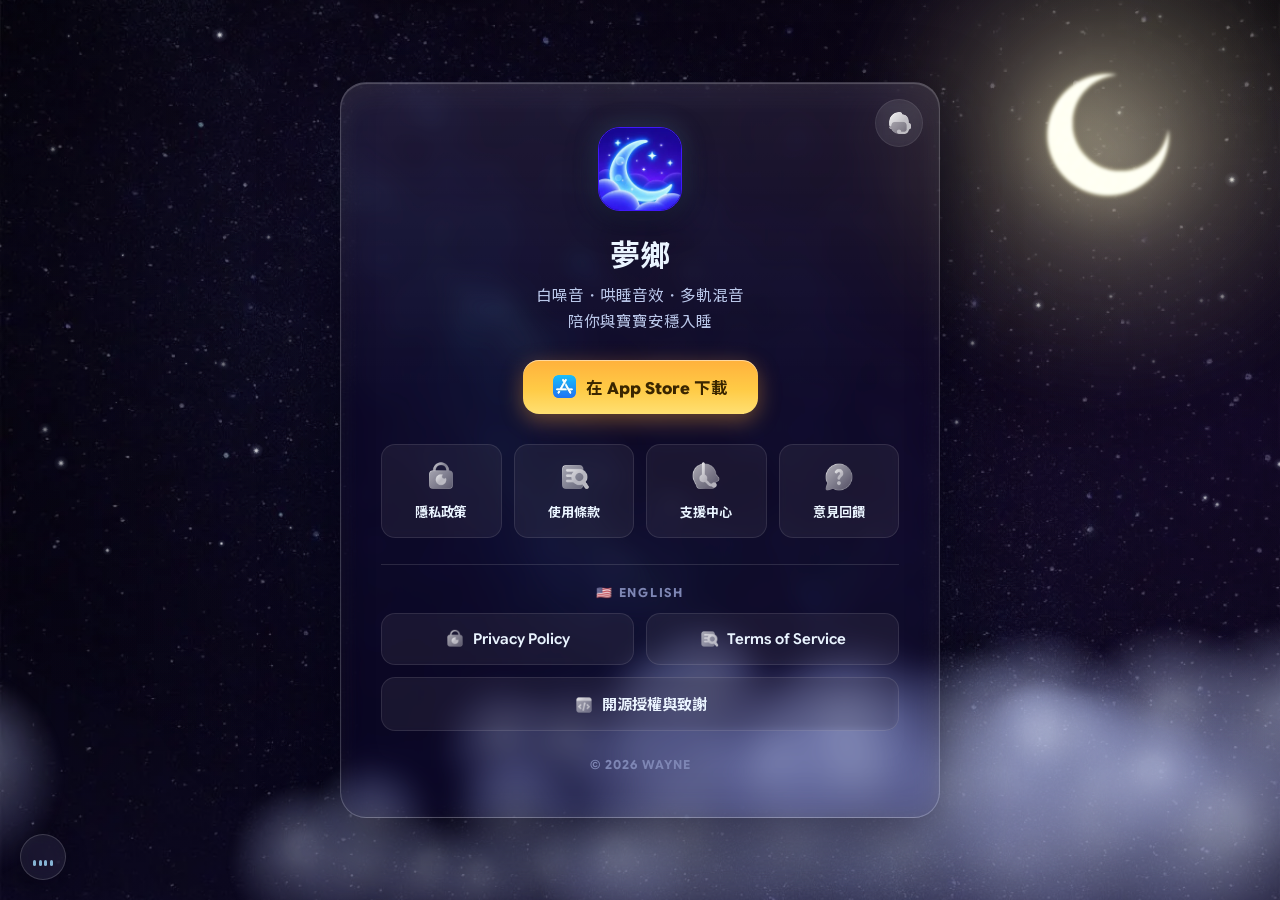
==== index.html @ b7cbfa45 "feat: 無縫換頁(漸進增強MPA) + 常駐背景音樂 - 新增 assets/site.js：微型 client-side router，攔截站內 .html 連結改用   fetch+swap " ====
<!DOCTYPE html>
<html lang="zh-Hant">
<head>
    <meta charset="UTF-8">
    <meta name="viewport" content="width=device-width, initial-scale=1.0">
    <meta name="description" content="夢鄉 Sleepyland — 白噪音、哄睡音效、多軌混音的助眠 App。專為新手爸媽打造，以類子宮白噪音安撫夜裡哭鬧的新生兒，也陪你進入深度睡眠、睡前放鬆。">
    <link rel="icon" type="image/png" href="assets/favicon.png">
    <link rel="apple-touch-icon" href="assets/apple-touch-icon.png">
    <title>夢鄉</title>
    <style id="pagecss">
        @font-face{font-family:'Noto Sans TC';font-style:normal;font-weight:400;font-display:swap;src:url([data-uri]) format('woff2');unicode-range:U+2000-206F, U+3000-303F, U+3100-312F, U+3400-4DBF, U+4E00-9FFF, U+F900-FAFF, U+FE30-FE4F, U+FF00-FFEF;}
        @font-face{font-family:'Noto Sans TC';font-style:normal;font-weight:700;font-display:swap;src:url([data-uri]) format('woff2');unicode-range:U+2000-206F, U+3000-303F, U+3100-312F, U+3400-4DBF, U+4E00-9FFF, U+F900-FAFF, U+FE30-FE4F, U+FF00-FFEF;}
        @font-face{font-family:'Google Sans Flex';font-style:normal;font-weight:100 900;font-display:swap;src:url([data-uri]) format('woff2');unicode-range:U+0000-00FF, U+0131, U+0152-0153, U+02BB-02BC, U+02C6, U+02DA, U+02DC, U+0304, U+0308, U+0329, U+2000-206F, U+20AC, U+2122, U+2191, U+2193, U+2212, U+2215, U+FEFF, U+FFFD;}
        :root{
            --accent:#7BBDE8;
            --ink:#EAF4FF; --muted:#B9C6E8; --faint:#7E86B4;
            --card:rgba(14,10,34,0.22); --line:rgba(255,255,255,0.12);
            --pill:rgba(255,255,255,0.06); --pill-line:rgba(255,255,255,0.10);
            --glow:rgba(255,244,190,0.55);
            /* 全站統一字體（含英文），以「US ENGLISH」的圓體為準 */
            --font:"Google Sans Flex","Noto Sans TC",ui-rounded,"SF Pro Rounded",-apple-system,BlinkMacSystemFont,"PingFang TC","Noto Sans TC",system-ui,sans-serif;
        }
        *{ margin:0; padding:0; box-sizing:border-box; }
        /* 連結/按鈕/表單預設不繼承字體，這裡強制統一，避免英文出現不同字體 */
        body, a, button, input, textarea, select{ font-family:var(--font); }
        html,body{ height:100%; }
        body{
            font-family:var(--font);
            -webkit-font-smoothing:antialiased;
            min-height:100vh; color:var(--ink);
            /* 星空素材圖 + 黑→深紫漸層疊層（漸層柔化照片、加深夜色，任何比例都不失真感） */
            background:
                linear-gradient(180deg, rgba(3,2,9,0.40) 0%, rgba(10,6,26,0.32) 46%, rgba(20,12,50,0.46) 100%),
                #03020a url('assets/bg.webp') center center / cover no-repeat;
            background-attachment:fixed;
            display:flex; align-items:center; justify-content:center; padding:24px;
            overflow-x:hidden;
        }
        /* 動畫層（星雲＋閃爍星星＋流星＋夜色雲朵） */
        #sky{ position:fixed; inset:0; width:100%; height:100%; z-index:0; pointer-events:none; }

        /* 月亮素材圖＋淡黃光暈 */
        .moon{ position:fixed; top:5vh; right:6vw; width:min(180px,26vw); z-index:0; pointer-events:none;
               filter:drop-shadow(0 0 34px var(--glow)); }
        .moon img{ width:100%; height:auto; display:block; }
        /* 光暈：更大、falloff 更漸進，再加 blur 讓最外圍完全糊掉、無銳利邊 */
        .moon::before{ content:''; position:absolute; inset:-95%; z-index:-1; border-radius:50%;
            background:radial-gradient(circle,
                rgba(255,247,205,0.36) 0%,
                rgba(255,243,185,0.18) 26%,
                rgba(255,240,175,0.07) 48%,
                rgba(255,240,175,0.02) 66%,
                transparent 82%);
            filter:blur(26px);
            animation:moonGlow 6s ease-in-out infinite; }
        @keyframes moonGlow{ 0%,100%{opacity:.82; transform:scale(1);} 50%{opacity:1; transform:scale(1.07);} }

        .container{
            position:relative; z-index:1; overflow:hidden;
            /* glossy 玻璃：半透明底＋上半部反光漸層（收斂版，大面積不宜太亮） */
            background:linear-gradient(to bottom, rgba(255,255,255,0.07) 0%, rgba(255,255,255,0) 42%), var(--card);
            backdrop-filter:blur(11px) saturate(1.5);
            -webkit-backdrop-filter:blur(11px) saturate(1.5);
            border:1px solid rgba(255,255,255,0.20);
            border-radius:26px; padding:44px 40px;
            max-width:600px; width:100%; text-align:center;
            box-shadow:0 24px 70px rgba(4,2,16,0.6),
                       inset 0 1px 1px rgba(255,255,255,0.22),
                       inset 0 14px 30px rgba(255,255,255,0.05),
                       inset 0 -22px 44px rgba(0,0,0,0.08);
            transform-style:preserve-3d; will-change:transform;
            transition:transform .18s ease-out, box-shadow .4s ease, border-color .4s ease;
        }
        /* 跟著游標的「邊框光」：只在邊框環上發亮，不是整片底（gradient-border + mask 技巧） */
        .container::after{
            content:''; position:absolute; inset:0; z-index:2; pointer-events:none; border-radius:inherit;
            padding:1px;
            background:radial-gradient(400px circle at var(--mx,50%) var(--my,50%),
                       rgba(233,224,255,0.95), rgba(178,150,255,0.34) 42%, transparent 66%);
            -webkit-mask:linear-gradient(#000 0 0) content-box, linear-gradient(#000 0 0);
            -webkit-mask-composite:xor;
            mask:linear-gradient(#000 0 0) content-box, linear-gradient(#000 0 0);
            mask-composite:exclude;
            opacity:0; transition:opacity .4s ease;
        }
        .container > *{ position:relative; z-index:1; }
        .container:hover{
            border-color:rgba(190,175,240,0.28);
            box-shadow:0 40px 100px rgba(2,6,22,0.72),
                       inset 0 1px 0 rgba(255,255,255,0.12);
        }
        .container:hover::after{ opacity:1; }
        .logo-link{ display:block; width:max-content; margin:0 auto; line-height:0; transition:transform .2s ease, filter .2s ease; }
        .logo-link:hover{ transform:translateY(-2px); filter:brightness(1.08); }
        .logo{
            width:84px; height:84px; margin:0 auto 20px; display:block;
            border-radius:22px; border:1px solid rgb(64,24,251);
            box-shadow:0 10px 30px rgba(4,2,16,0.55), 0 0 24px rgba(123,189,232,0.25);
        }
        h1{ font-size:30px; font-weight:800; letter-spacing:.01em; margin-bottom:8px; text-wrap:balance;
            animation:titleBreath 4.5s ease-in-out infinite; }
        @keyframes titleBreath{
            0%,100%{ text-shadow:0 2px 12px rgba(123,189,232,0.22), 0 0 16px rgba(123,189,232,0.12); }
            50%{ text-shadow:0 2px 22px rgba(123,189,232,0.55), 0 0 34px rgba(150,205,255,0.45); }
        }
        .subtitle{ color:var(--muted); margin-bottom:24px; line-height:1.7; font-size:15.5px; font-weight:500; }

        .download{
            display:inline-flex; align-items:center; justify-content:center; gap:10px;
            margin:0 auto 30px; padding:15px 30px;
            background:linear-gradient(180deg,#FFB13C 0%,#FFCB46 55%,#FFE072 100%);
            color:#3A2600; text-decoration:none; font-weight:800; font-size:16.5px;
            border-radius:16px; box-shadow:0 6px 22px rgba(255,168,60,0.40), inset 0 1px 0 rgba(255,255,255,0.5);
            transition:transform .18s ease, box-shadow .18s ease;
        }
        /* 光暈置中不下偏：y 位移小、加 spread 讓四周均勻發光 */
        .download:hover{ transform:translateY(-2px); box-shadow:0 2px 30px 4px rgba(255,168,60,0.55), inset 0 1px 0 rgba(255,255,255,0.5); }
        .download:focus-visible{ outline:2px solid var(--ink); outline-offset:3px; }
        .download .dico{ width:23px; height:23px; display:block; border-radius:23%; }

        .links{ display:flex; flex-direction:column; gap:12px; }
        .link-row{ display:flex; gap:12px; }
        .lang-section{ margin-bottom:0; }
        .lang-section + .lang-section{ margin-top:12px; }   /* 開源按鈕與上方英文列留間距 */
        /* 淡色文字加深色描邊：深背景上看不出、飄到亮雲上時提供對比，字始終清楚 */
        .lang-title{ font-size:12.5px; color:var(--faint); margin:20px 0 12px; text-transform:uppercase; letter-spacing:.14em; font-weight:700;
                      }
        .footer span{ font-size:12.5px; color:var(--faint); text-transform:uppercase; font-weight:700; letter-spacing:.08em;
                       }
        .link{
            flex:1; display:block; padding:15px 20px;
            background:var(--pill); border:1px solid var(--pill-line);
            border-radius:14px; color:var(--ink); text-decoration:none;
            font-weight:600; font-size:15px;
            backdrop-filter:blur(4px); -webkit-backdrop-filter:blur(4px);
            transition:transform .22s ease, background .22s ease, border-color .22s ease, box-shadow .22s ease, backdrop-filter .22s ease;
        }
        .link .lico{ width:20px; height:20px; vertical-align:-5px; margin-right:8px; }
        /* liquid glass hover：半透明玻璃亮起＋亮邊高光＋毛玻璃折射（文字維持亮色，不變實心底） */
        .link:hover{
            /* pure-css glossy：半透明底＋上半部反光漸層（取代會蓋字的 ::before），內反光收斂 */
            background:linear-gradient(to bottom, rgba(255,255,255,0.12) 0%, rgba(255,255,255,0) 55%), rgba(255,255,255,0.10);
            border-color:rgba(255,255,255,0.28);
            transform:translateY(-2px);
            box-shadow:0 20px 40px rgba(0,0,0,0.15),
                       inset 0 1px 1px rgba(255,255,255,0.32),
                       inset 0 8px 18px rgba(255,255,255,0.12),
                       inset 0 -15px 30px rgba(0,0,0,0.06);
            backdrop-filter:blur(12px) saturate(180%);
            -webkit-backdrop-filter:blur(12px) saturate(180%);
        }
        .link:focus-visible{ outline:2px solid var(--accent); outline-offset:2px; }

        /* 四顆快速連結：一行四個、上圖下字（手機一行兩個） */
        .quicklinks{ display:grid; grid-template-columns:repeat(4, 1fr); gap:12px; }
        .qlink{
            display:flex; flex-direction:column; align-items:center; justify-content:center; gap:9px;
            padding:16px 8px; border-radius:14px;
            background:var(--pill); border:1px solid var(--pill-line);
            color:var(--ink); text-decoration:none; font-weight:600; font-size:13px; text-align:center;
            backdrop-filter:blur(4px); -webkit-backdrop-filter:blur(4px);
            transition:transform .22s ease, background .22s ease, border-color .22s ease, box-shadow .22s ease, backdrop-filter .22s ease;
        }
        .qlink img{ width:32px; height:32px; display:block; }
        .qlink:hover{
            background:linear-gradient(to bottom, rgba(255,255,255,0.12) 0%, rgba(255,255,255,0) 55%), rgba(255,255,255,0.10);
            border-color:rgba(255,255,255,0.28); transform:translateY(-2px);
            box-shadow:0 20px 40px rgba(0,0,0,0.15),
                       inset 0 1px 1px rgba(255,255,255,0.32),
                       inset 0 8px 18px rgba(255,255,255,0.12),
                       inset 0 -15px 30px rgba(0,0,0,0.06);
            backdrop-filter:blur(12px) saturate(180%); -webkit-backdrop-filter:blur(12px) saturate(180%);
        }
        .qlink:focus-visible{ outline:2px solid var(--accent); outline-offset:2px; }
        .divider{ height:1px; background:var(--line); margin:26px 0 0; }
        .footer{ margin-top:26px; display:flex; flex-direction:row; flex-wrap:wrap; align-items:center; justify-content:center; gap:14px;
                 color:var(--faint); font-size:13.5px; }
        /* 右上角圓形客服按鈕（liquid glass 底） */
        .contact-fab{ position:absolute; top:16px; right:16px; z-index:3;
            width:48px; height:48px; border-radius:50%;
            display:inline-flex; align-items:center; justify-content:center;
            background:var(--pill); border:1px solid rgba(255,255,255,0.08);
            backdrop-filter:blur(6px); -webkit-backdrop-filter:blur(6px);
            transition:transform .22s ease, background .22s ease, border-color .22s ease, box-shadow .22s ease, backdrop-filter .22s ease; }
        .contact-fab img{ width:26px; height:26px; display:block; }
        .contact-fab:hover{
            background:linear-gradient(to bottom, rgba(255,255,255,0.14) 0%, rgba(255,255,255,0) 55%), rgba(255,255,255,0.10);
            border-color:rgba(255,255,255,0.28); transform:translateY(-2px);
            box-shadow:0 20px 40px rgba(0,0,0,0.15),
                       inset 0 1px 1px rgba(255,255,255,0.32),
                       inset 0 7px 14px rgba(255,255,255,0.12),
                       inset 0 -12px 22px rgba(0,0,0,0.06);
            backdrop-filter:blur(12px) saturate(180%); -webkit-backdrop-filter:blur(12px) saturate(180%); }
        .contact-fab:focus-visible{ outline:2px solid var(--accent); outline-offset:2px; }
        .contact-btn .lico{ width:18px; height:18px; vertical-align:middle; }

        .cbody{ min-height:0; scrollbar-width:thin; scrollbar-color:rgba(255,255,255,0.22) transparent; }
        .cbody::-webkit-scrollbar{ width:8px; }
        .cbody::-webkit-scrollbar-track{ background:transparent; margin:6px 0; }
        .cbody::-webkit-scrollbar-thumb{ background:rgba(255,255,255,0.18); border-radius:99px;
            border:2px solid transparent; background-clip:padding-box; }
        .cbody::-webkit-scrollbar-thumb:hover{ background:rgba(255,255,255,0.34); background-clip:padding-box; }
        @media (max-width:520px){
            body{ padding:16px; }
            /* 卡片不超出畫面，改由內層 .cbody 捲動；客服鈕與邊框光維持固定 */
            .container{ padding:30px 20px; border-radius:22px; display:flex; flex-direction:column; max-height:calc(100dvh - 32px); }
            .cbody{ overflow-y:auto; -webkit-overflow-scrolling:touch; flex:1 1 auto; }
            .quicklinks{ grid-template-columns:repeat(2, 1fr); }
            .link-row{ flex-direction:column; }
            h1{ font-size:26px; }
            .moon{ width:34vw; top:3vh; }
        }
        @media (prefers-reduced-motion:reduce){
            .link,.download,.container,.qlink{ transition:none; }
            .container:hover{ transform:none; }
            .moon::before, h1{ animation:none; }
        }
    
        /* 常駐背景音樂按鈕 */
        .bgm-btn{ position:fixed; left:20px; bottom:20px; z-index:20; width:46px; height:46px; border-radius:50%;
            display:flex; align-items:center; justify-content:center; cursor:pointer;
            background:var(--pill,rgba(255,255,255,0.06)); border:1px solid rgba(255,255,255,0.16);
            backdrop-filter:blur(8px) saturate(1.3); -webkit-backdrop-filter:blur(8px) saturate(1.3);
            box-shadow:0 8px 22px rgba(4,2,16,0.45); transition:transform .2s ease, background .2s ease, border-color .2s ease; }
        .bgm-btn:hover{ transform:translateY(-2px); background:linear-gradient(to bottom, rgba(255,255,255,0.14), rgba(255,255,255,0.05)); border-color:rgba(255,255,255,0.30); }
        .bgm-ico{ display:flex; align-items:flex-end; gap:2.5px; height:18px; }
        .bgm-ico span{ width:3px; height:6px; border-radius:2px; background:#9AD0F2; opacity:.85; }
        .bgm-btn.playing .bgm-ico span{ animation:bgmBar 1s ease-in-out infinite; }
        .bgm-ico span:nth-child(1){ animation-delay:0s; }
        .bgm-ico span:nth-child(2){ animation-delay:.18s; }
        .bgm-ico span:nth-child(3){ animation-delay:.36s; }
        .bgm-ico span:nth-child(4){ animation-delay:.12s; }
        @keyframes bgmBar{ 0%,100%{ height:5px; } 50%{ height:16px; } }
        @media (prefers-reduced-motion:reduce){ .bgm-btn.playing .bgm-ico span{ animation:none; height:11px; } }
    </style>
</head>
<body>
    <canvas id="sky" aria-hidden="true"></canvas>
    <div class="moon" aria-hidden="true"><img src="assets/moon.webp" alt="" fetchpriority="high" width="180" height="180"></div>

    <main class="container" id="swup" data-home>
        <a href="feedback.html" class="contact-fab" aria-label="意見回饋" title="意見回饋">
            <img src="assets/icon_connect.png" alt="">
        </a>
        <div class="cbody">
        <a class="logo-link" href="index.html" aria-label="回到首頁" title="回到首頁"><img class="logo" src="assets/logo.webp" alt="夢鄉"></a>
        <h1>夢鄉</h1>
        <p class="subtitle">白噪音・哄睡音效・多軌混音<br>陪你與寶寶安穩入睡</p>

        <a href="https://apps.apple.com/app/id6802943558" class="download" target="_blank" rel="noopener">
            <img class="dico" src="assets/icon_app_store_blue.webp" alt=""> 在 App Store 下載
        </a>

        <div class="quicklinks">
            <a href="privacy.html" class="qlink"><img src="assets/icon_privacy.png" alt=""><span>隱私政策</span></a>
            <a href="terms.html" class="qlink"><img src="assets/icon_terms.png" alt=""><span>使用條款</span></a>
            <a href="support.html" class="qlink"><img src="assets/icon_support_center.png" alt=""><span>支援中心</span></a>
            <a href="feedback.html" class="qlink"><img src="assets/icon_feed_back.png" alt=""><span>意見回饋</span></a>
        </div>

        <div class="divider"></div>

        <!-- English -->
        <div class="lang-section">
            <div class="lang-title">🇺🇸 English</div>
            <div class="link-row">
                <a href="privacy-en.html" class="link"><img class="lico" src="assets/icon_privacy.png" alt="">Privacy Policy</a>
                <a href="terms-en.html" class="link"><img class="lico" src="assets/icon_terms.png" alt="">Terms of Service</a>
            </div>
        </div>

        <div class="lang-section">
            <div class="link-row">
                <a href="acknowledgements.html" class="link"><img class="lico" src="assets/icon_opensource.png" alt="">開源授權與致謝</a>
            </div>
        </div>

        <div class="footer">
            <span>© 2026 Wayne</span>
        </div>
        </div><!-- /cbody -->
    </main>

    

    <!-- 常駐背景音樂（換頁不中斷）-->
    <audio id="bgm-audio" src="assets/bgm.mp3" loop preload="none"></audio>
    <button id="bgm-btn" class="bgm-btn" type="button" aria-label="播放背景音樂" title="播放背景音樂">
        <span class="bgm-ico" aria-hidden="true">
            <span></span><span></span><span></span><span></span>
        </span>
    </button>
    <script src="assets/site.js" defer></script>
</body>
</html>
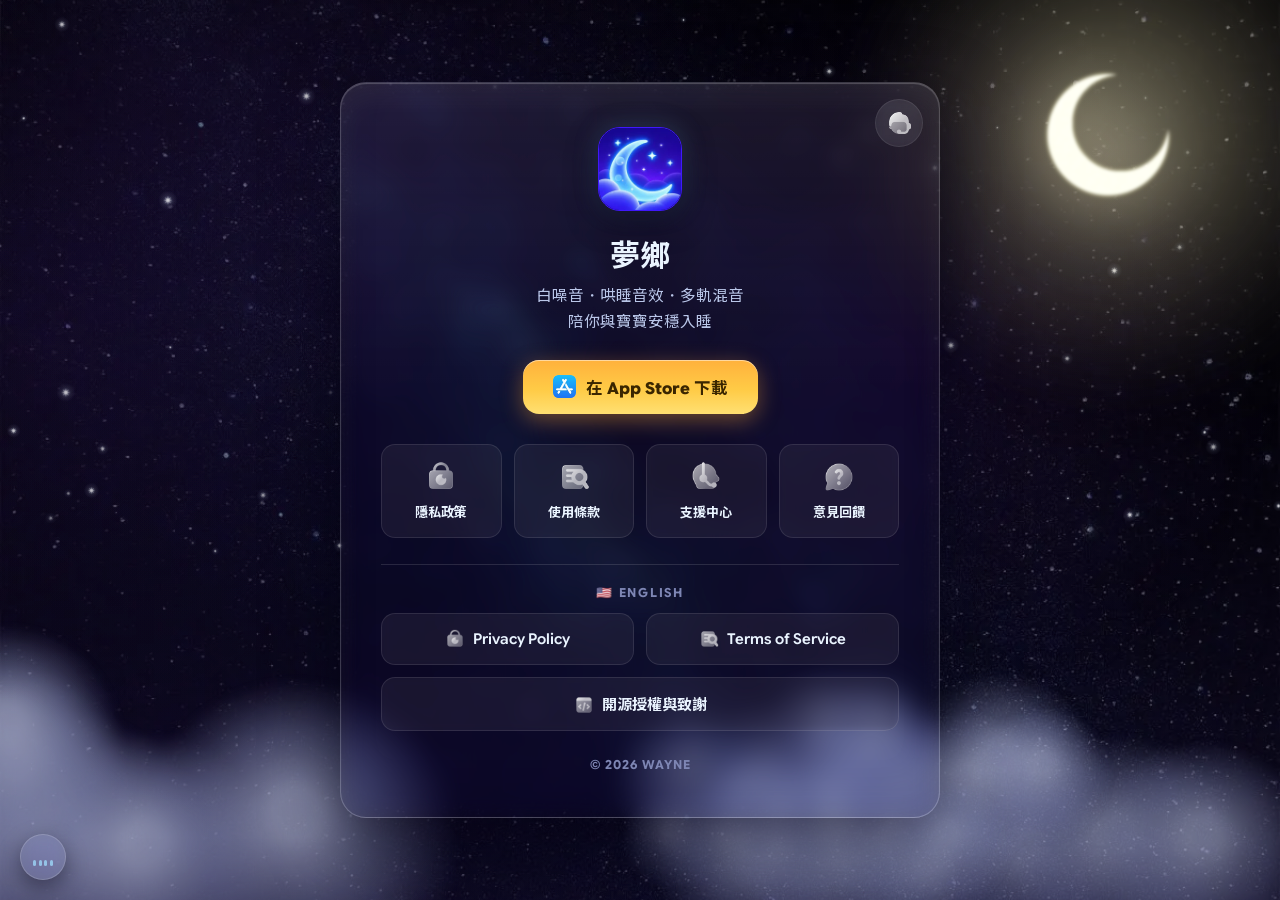
==== commit 21a6fc08: "refactor: 共用CSS抽成 site.css + BGM首次互動自動播放 - assets/site.css：8 個 content 頁的共用 CSS 交集(86條)，各 content 頁 " ====
--- a/index.html
+++ b/index.html
@@ -6,6 +6,7 @@
     <meta name="description" content="夢鄉 Sleepyland — 白噪音、哄睡音效、多軌混音的助眠 App。專為新手爸媽打造，以類子宮白噪音安撫夜裡哭鬧的新生兒，也陪你進入深度睡眠、睡前放鬆。">
     <link rel="icon" type="image/png" href="assets/favicon.png">
     <link rel="apple-touch-icon" href="assets/apple-touch-icon.png">
+    <link rel="prefetch" href="assets/site.css">
     <title>夢鄉</title>
     <style id="pagecss">
         @font-face{font-family:'Noto Sans TC';font-style:normal;font-weight:400;font-display:swap;src:url([data-uri]) format('woff2');unicode-range:U+2000-206F, U+3000-303F, U+3100-312F, U+3400-4DBF, U+4E00-9FFF, U+F900-FAFF, U+FE30-FE4F, U+FF00-FFEF;}
--- a/assets/site.css
+++ b/assets/site.css
@@ -0,0 +1,148 @@
+/* Sleepyland site.css — 8 個 content 頁的共用 CSS 交集。改這裡＝content 頁全生效；index 不吃這支。更新記得換檔名/加版號破 CDN 快取 */
+@font-face{font-family:'Google Sans Flex';font-style:normal;font-weight:100 900;font-display:swap;src:url('gsf_latin.woff2') format('woff2');unicode-range:U+0000-00FF,U+0131,U+0152-0153,U+02BB-02BC,U+02C6,U+02DA,U+02DC,U+0304,U+0308,U+0329,U+2000-206F,U+20AC,U+2122,U+2191,U+2193,U+2212,U+2215,U+FEFF,U+FFFD;}
+@font-face{font-family:'Noto Sans TC';font-style:normal;font-weight:400;font-display:swap;src:url('notosanstc_400.woff2') format('woff2');unicode-range:U+2000-206F,U+3000-303F,U+3100-312F,U+3400-4DBF,U+4E00-9FFF,U+F900-FAFF,U+FE30-FE4F,U+FF00-FFEF;}
+@font-face{font-family:'Noto Sans TC';font-style:normal;font-weight:700;font-display:swap;src:url('notosanstc_700.woff2') format('woff2');unicode-range:U+2000-206F,U+3000-303F,U+3100-312F,U+3400-4DBF,U+4E00-9FFF,U+F900-FAFF,U+FE30-FE4F,U+FF00-FFEF;}
+:root{
+            --accent:#7BBDE8; --ink:#EAF4FF; --muted:#B9C6E8; --faint:#8291b6;
+            --card:rgba(14,10,34,0.42); --line:rgba(255,255,255,0.14); --pill:rgba(255,255,255,0.06);
+            --glow:rgba(255,244,190,0.55);
+            --font:"Google Sans Flex","Noto Sans TC",ui-rounded,"SF Pro Rounded",-apple-system,BlinkMacSystemFont,"PingFang TC",system-ui,sans-serif;
+        }
+*{ margin:0; padding:0; box-sizing:border-box; }
+html,body{ height:100%; }
+body, a, button, input, textarea{ font-family:var(--font); }
+body{
+            min-height:100vh; color:var(--ink); -webkit-font-smoothing:antialiased; line-height:1.8;
+            background:
+                linear-gradient(180deg, rgba(3,2,9,0.40) 0%, rgba(10,6,26,0.32) 46%, rgba(20,12,50,0.46) 100%),
+                #03020a url('bg.webp') center center / cover no-repeat fixed;
+            display:flex; align-items:center; justify-content:center; padding:40px 20px; overflow-x:hidden;
+        }
+/* 動畫層（星雲＋星星＋流星＋雲朵） */
+        #sky{ position:fixed; inset:0; width:100%; height:100%; z-index:0; pointer-events:none; }
+/* 月亮素材圖＋淡黃光暈 */
+        .moon{ position:fixed; top:5vh; right:6vw; width:min(180px,26vw); z-index:0; pointer-events:none;
+               filter:drop-shadow(0 0 34px var(--glow)); }
+.moon img{ width:100%; height:auto; display:block; }
+.moon::before{ content:''; position:absolute; inset:-95%; z-index:-1; border-radius:50%;
+            background:radial-gradient(circle, rgba(255,247,205,0.36) 0%, rgba(255,243,185,0.18) 26%, rgba(255,240,175,0.07) 48%, rgba(255,240,175,0.02) 66%, transparent 82%);
+            filter:blur(26px); animation:moonGlow 6s ease-in-out infinite; }
+@keyframes moonGlow{ 0%,100%{opacity:.82; transform:scale(1);} 50%{opacity:1; transform:scale(1.07);} }
+.container{
+            position:relative; z-index:1; max-width:600px; width:100%;
+            max-height:min(760px, calc(100dvh - 80px)); display:flex; flex-direction:column; overflow:hidden;
+            background:linear-gradient(to bottom, rgba(255,255,255,0.06) 0%, rgba(255,255,255,0) 40%), var(--card);
+            backdrop-filter:blur(14px) saturate(1.4); -webkit-backdrop-filter:blur(14px) saturate(1.4);
+            border:1px solid var(--line); border-radius:24px;
+            box-shadow:0 24px 70px rgba(4,2,16,0.6), inset 0 1px 1px rgba(255,255,255,0.18), inset 0 -22px 46px rgba(0,0,0,0.06);
+        }
+.container::after{ content:''; position:absolute; inset:0; z-index:6; pointer-events:none; border-radius:inherit; padding:1px;
+            background:radial-gradient(400px circle at var(--mx,50%) var(--my,50%), rgba(233,224,255,0.95), rgba(178,150,255,0.34) 42%, transparent 66%);
+            -webkit-mask:linear-gradient(#000 0 0) content-box, linear-gradient(#000 0 0); -webkit-mask-composite:xor;
+            mask:linear-gradient(#000 0 0) content-box, linear-gradient(#000 0 0); mask-composite:exclude;
+            opacity:0; transition:opacity .4s ease; }
+.container:hover::after{ opacity:1; }
+.chead{ flex:0 0 auto; padding:24px 40px 14px; position:relative; z-index:2; border-bottom:1px solid rgba(255,255,255,0.08); }
+.chead .topbar{ margin-bottom:14px; }
+.chead .header{ margin-bottom:6px; }
+.chead .update-date{ margin-bottom:2px; }
+.chead h1{ margin-bottom:6px; }
+.cbody{ overflow-y:auto; min-height:0; padding:22px 40px 34px;
+            scrollbar-width:thin; scrollbar-color:rgba(255,255,255,0.22) transparent; }
+.cbody::-webkit-scrollbar{ width:8px; }
+.cbody::-webkit-scrollbar-track{ background:transparent; margin:8px 0; }
+.cbody::-webkit-scrollbar-thumb{ background:rgba(255,255,255,0.18); border-radius:99px; border:2px solid transparent; background-clip:padding-box; }
+.cbody::-webkit-scrollbar-thumb:hover{ background:rgba(255,255,255,0.34); background-clip:padding-box; }
+.topbar{ display:flex; gap:10px; flex-wrap:wrap; margin-bottom:22px; }
+.back{ display:inline-flex; align-items:center; gap:6px; padding:9px 16px; border-radius:11px;
+            background:var(--pill); border:1px solid rgba(255,255,255,0.10); color:var(--ink);
+            text-decoration:none; font-size:13.5px; font-weight:600; margin-bottom:6px;
+            backdrop-filter:blur(4px); -webkit-backdrop-filter:blur(4px);
+            transition:transform .2s ease, background .2s ease, border-color .2s ease, box-shadow .2s ease; }
+.back:hover{ transform:translateY(-2px);
+            background:linear-gradient(to bottom, rgba(255,255,255,0.12), rgba(255,255,255,0.04));
+            border-color:rgba(255,255,255,0.26); box-shadow:0 8px 20px rgba(0,0,0,0.25); }
+.bico{ width:15px; height:15px; vertical-align:-2px; }
+.hico{ width:20px; height:20px; vertical-align:-4px; margin-right:6px; }
+.back-fab{ display:inline-flex; align-items:center; justify-content:center; width:44px; height:44px; border-radius:50%;
+            background:var(--pill); border:1px solid rgba(255,255,255,0.10);
+            backdrop-filter:blur(4px); -webkit-backdrop-filter:blur(4px);
+            transition:transform .2s ease, background .2s ease, border-color .2s ease, box-shadow .2s ease; }
+.back-fab img{ width:20px; height:20px; display:block; }
+.scrolltop{ position:absolute; bottom:18px; right:18px; z-index:4; width:44px; height:44px; border-radius:50%;
+            display:flex; align-items:center; justify-content:center; cursor:pointer;
+            background:var(--pill); border:1px solid rgba(255,255,255,0.12);
+            backdrop-filter:blur(6px); -webkit-backdrop-filter:blur(6px);
+            opacity:0; pointer-events:none; transform:translateY(8px);
+            transition:opacity .25s ease, transform .25s ease, background .2s ease, border-color .2s ease; }
+.scrolltop img{ width:20px; height:20px; display:block; }
+.scrolltop.show{ opacity:1; pointer-events:auto; transform:translateY(0); }
+.scrolltop:hover{ background:linear-gradient(to bottom, rgba(255,255,255,0.14), rgba(255,255,255,0.05)); border-color:rgba(255,255,255,0.28); }
+.back-fab:hover{ transform:translateY(-2px);
+            background:linear-gradient(to bottom, rgba(255,255,255,0.12), rgba(255,255,255,0.04));
+            border-color:rgba(255,255,255,0.26); box-shadow:0 8px 20px rgba(0,0,0,0.25); }
+.logo-link{ display:block; width:max-content; margin:0 auto; line-height:0; transition:transform .2s ease, filter .2s ease; }
+.logo-link:hover{ transform:translateY(-2px); filter:brightness(1.08); }
+.logo{ width:76px; height:76px; display:block; margin:0 auto 16px; border-radius:18px;
+            border:1px solid rgb(64,24,251);
+            box-shadow:0 10px 30px rgba(4,2,16,0.5), 0 0 22px rgba(123,189,232,0.22); }
+.header{ text-align:center; margin-bottom:30px; }
+h1{ font-size:27px; font-weight:800; color:#fff; margin-bottom:8px; text-align:center;
+            text-shadow:0 2px 14px rgba(123,189,232,0.30); }
+.subtitle{ color:var(--muted); text-align:center; font-size:15px; line-height:1.7; }
+.update-date{ color:var(--faint); text-align:center; margin-bottom:28px; font-size:13.5px;
+            text-transform:uppercase; letter-spacing:.06em; }
+h2{ color:var(--accent); margin:28px 0 12px; font-size:18px; font-weight:700; }
+h3{ color:#dbe6fb; margin:18px 0 8px; font-size:16px; font-weight:600; }
+p, li{ color:var(--muted); line-height:1.85; margin-bottom:12px; font-size:15px; }
+strong{ color:#F6D98A; font-weight:700; }
+ul{ padding-left:22px; }
+li{ margin-bottom:8px; }
+a{ color:var(--accent); text-decoration:none; }
+a:hover{ text-decoration:underline; }
+.highlight{ background:rgba(123,189,232,0.10); border:1px solid rgba(123,189,232,0.22);
+            padding:16px 18px; border-radius:14px; margin:18px 0; }
+.highlight p{ margin:0; color:#dce8fb; }
+.lib{ padding:14px 18px; background:var(--pill); border:1px solid rgba(255,255,255,0.08);
+            border-radius:12px; margin-bottom:10px; }
+.lib-meta{ color:var(--faint); font-size:13px; margin-top:4px; }
+.lib-meta a{ color:var(--accent); }
+.note{ color:var(--muted); font-size:14px; line-height:1.7; margin-top:6px; }
+.divider{ height:1px; background:var(--line); margin:28px 0; }
+.section{ margin-bottom:30px; }
+.section-title{ font-size:18px; font-weight:700; color:#eef4ff; margin-bottom:16px; display:flex; align-items:center; gap:8px; }
+.faq-item{ background:var(--pill); border:1px solid rgba(255,255,255,0.08); border-radius:12px; padding:16px 18px; margin-bottom:12px; }
+.faq-a{ color:var(--muted); line-height:1.75; font-size:14.5px; }
+.contact-box{ background:linear-gradient(135deg, rgba(123,189,232,0.16), rgba(70,90,160,0.16));
+            border:1px solid rgba(123,189,232,0.24); border-radius:16px; padding:24px; text-align:center;
+            backdrop-filter:blur(6px); -webkit-backdrop-filter:blur(6px); }
+.contact-box p{ color:var(--muted); margin-bottom:16px; }
+.copy-btn{ width:44px; min-width:44px; height:44px; aspect-ratio:1; border-radius:50%;
+            background:rgba(255,255,255,0.12); border:1px solid rgba(255,255,255,0.18); cursor:pointer;
+            display:flex; align-items:center; justify-content:center; transition:all .2s ease; flex-shrink:0; }
+.copy-btn:hover{ transform:scale(1.1); background:rgba(255,255,255,0.2); }
+.toast{ position:fixed; bottom:24px; left:50%; transform:translateX(-50%) translateY(120px);
+            background:rgba(14,10,34,0.92); color:#EAF4FF; padding:12px 24px; border-radius:10px;
+            border:1px solid rgba(255,255,255,0.14); backdrop-filter:blur(8px); opacity:0; transition:all .3s ease; z-index:5; }
+.toast.show{ transform:translateX(-50%) translateY(0); opacity:1; }
+.footer{ text-align:center; margin-top:30px; color:var(--faint); font-size:13px; }
+.footer a{ color:var(--accent); text-decoration:none; }
+.footer a:hover{ text-decoration:underline; }
+@media (max-width:560px){ .chead{ padding:18px 20px 12px; } .cbody{ padding:18px 20px 30px; } body{ padding:16px; } .container{ max-height:calc(100dvh - 32px); border-radius:20px; } }
+@media (prefers-reduced-motion:reduce){ .back,.email-link,.copy-btn{ transition:none; } .moon::before{ animation:none; } }
+/* 常駐背景音樂按鈕 */
+        .bgm-btn{ position:fixed; left:20px; bottom:20px; z-index:20; width:46px; height:46px; border-radius:50%;
+            display:flex; align-items:center; justify-content:center; cursor:pointer;
+            background:var(--pill,rgba(255,255,255,0.06)); border:1px solid rgba(255,255,255,0.16);
+            backdrop-filter:blur(8px) saturate(1.3); -webkit-backdrop-filter:blur(8px) saturate(1.3);
+            box-shadow:0 8px 22px rgba(4,2,16,0.45); transition:transform .2s ease, background .2s ease, border-color .2s ease; }
+.bgm-btn:hover{ transform:translateY(-2px); background:linear-gradient(to bottom, rgba(255,255,255,0.14), rgba(255,255,255,0.05)); border-color:rgba(255,255,255,0.30); }
+.bgm-ico{ display:flex; align-items:flex-end; gap:2.5px; height:18px; }
+.bgm-ico span{ width:3px; height:6px; border-radius:2px; background:#9AD0F2; opacity:.85; }
+.bgm-btn.playing .bgm-ico span{ animation:bgmBar 1s ease-in-out infinite; }
+.bgm-ico span:nth-child(1){ animation-delay:0s; }
+.bgm-ico span:nth-child(2){ animation-delay:.18s; }
+.bgm-ico span:nth-child(3){ animation-delay:.36s; }
+.bgm-ico span:nth-child(4){ animation-delay:.12s; }
+@keyframes bgmBar{ 0%,100%{ height:5px; } 50%{ height:16px; } }
+@media (prefers-reduced-motion:reduce){ .bgm-btn.playing .bgm-ico span{ animation:none; height:11px; } }
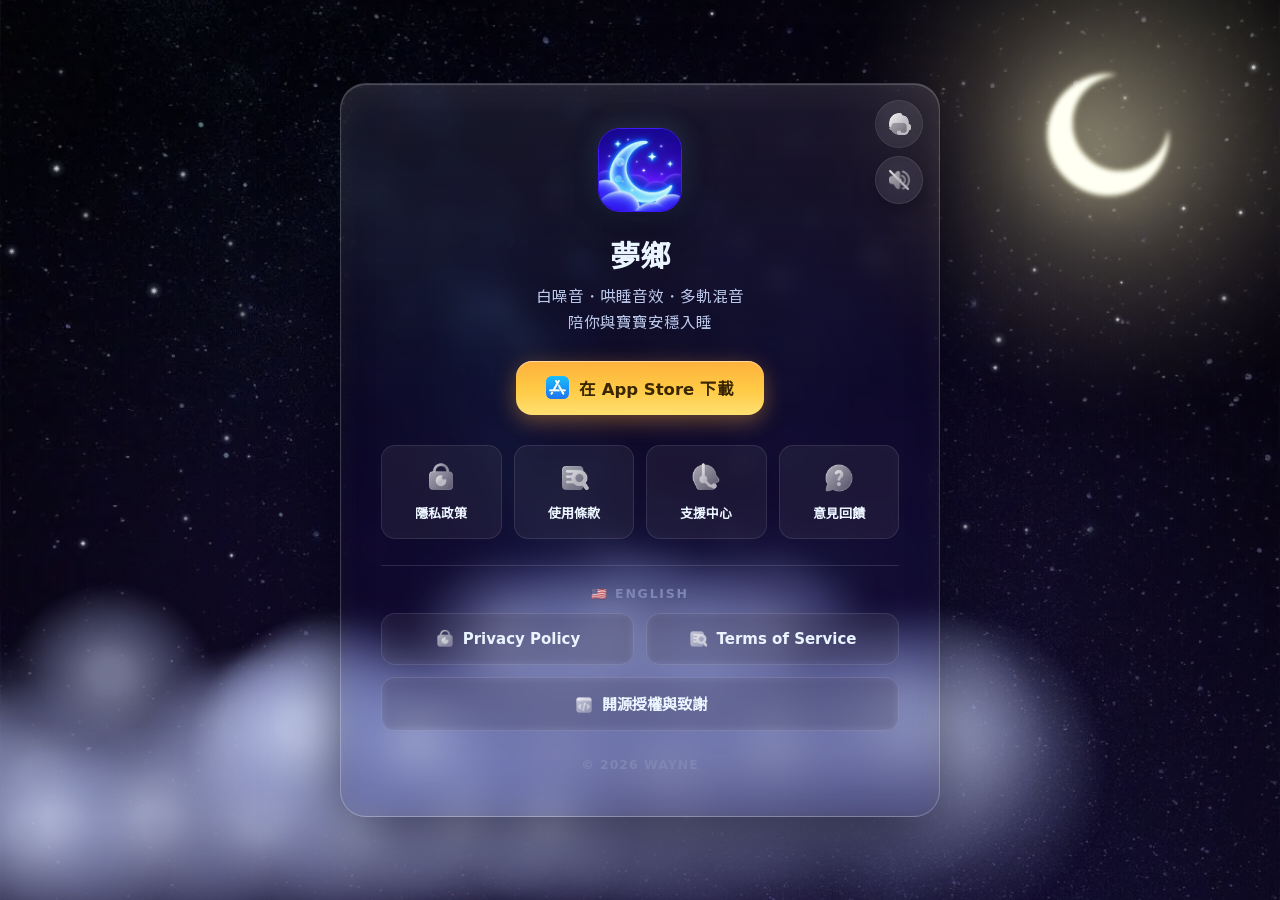
==== commit 6dabb99b: "feat(bgm): 播放鈕移到右上角客服鈕下方 + 換成喇叭 icon(播放/靜音兩態) - 按鈕從卡片外左下(fixed)移到卡片內(absolute top:72 right:16)，永遠在  " ====
--- a/index.html
+++ b/index.html
@@ -10,8 +10,6 @@
     <title>夢鄉</title>
     <style id="pagecss">
         @font-face{font-family:'Noto Sans TC';font-style:normal;font-weight:400;font-display:swap;src:url([data-uri]) format('woff2');unicode-range:U+2000-206F, U+3000-303F, U+3100-312F, U+3400-4DBF, U+4E00-9FFF, U+F900-FAFF, U+FE30-FE4F, U+FF00-FFEF;}
-        @font-face{font-family:'Noto Sans TC';font-style:normal;font-weight:700;font-display:swap;src:url([data-uri]) format('woff2');unicode-range:U+2000-206F, U+3000-303F, U+3100-312F, U+3400-4DBF, U+4E00-9FFF, U+F900-FAFF, U+FE30-FE4F, U+FF00-FFEF;}
-        @font-face{font-family:'Google Sans Flex';font-style:normal;font-weight:100 900;font-display:swap;src:url([data-uri]) format('woff2');unicode-range:U+0000-00FF, U+0131, U+0152-0153, U+02BB-02BC, U+02C6, U+02DA, U+02DC, U+0304, U+0308, U+0329, U+2000-206F, U+20AC, U+2122, U+2191, U+2193, U+2212, U+2215, U+FEFF, U+FFFD;}
         :root{
             --accent:#7BBDE8;
             --ink:#EAF4FF; --muted:#B9C6E8; --faint:#7E86B4;
@@ -216,30 +214,21 @@
             .container:hover{ transform:none; }
             .moon::before, h1{ animation:none; }
         }
-    
-        /* 常駐背景音樂按鈕 */
-        .bgm-btn{ position:fixed; left:20px; bottom:20px; z-index:20; width:46px; height:46px; border-radius:50%;
+        .bgm-btn{ position:absolute; top:72px; right:16px; z-index:5; width:48px; height:48px; border-radius:50%;
             display:flex; align-items:center; justify-content:center; cursor:pointer;
-            background:var(--pill,rgba(255,255,255,0.06)); border:1px solid rgba(255,255,255,0.16);
-            backdrop-filter:blur(8px) saturate(1.3); -webkit-backdrop-filter:blur(8px) saturate(1.3);
-            box-shadow:0 8px 22px rgba(4,2,16,0.45); transition:transform .2s ease, background .2s ease, border-color .2s ease; }
-        .bgm-btn:hover{ transform:translateY(-2px); background:linear-gradient(to bottom, rgba(255,255,255,0.14), rgba(255,255,255,0.05)); border-color:rgba(255,255,255,0.30); }
-        .bgm-ico{ display:flex; align-items:flex-end; gap:2.5px; height:18px; }
-        .bgm-ico span{ width:3px; height:6px; border-radius:2px; background:#9AD0F2; opacity:.85; }
-        .bgm-btn.playing .bgm-ico span{ animation:bgmBar 1s ease-in-out infinite; }
-        .bgm-ico span:nth-child(1){ animation-delay:0s; }
-        .bgm-ico span:nth-child(2){ animation-delay:.18s; }
-        .bgm-ico span:nth-child(3){ animation-delay:.36s; }
-        .bgm-ico span:nth-child(4){ animation-delay:.12s; }
-        @keyframes bgmBar{ 0%,100%{ height:5px; } 50%{ height:16px; } }
-        @media (prefers-reduced-motion:reduce){ .bgm-btn.playing .bgm-ico span{ animation:none; height:11px; } }
-    </style>
+            background:var(--pill,rgba(255,255,255,0.06)); border:1px solid rgba(255,255,255,0.10);
+            backdrop-filter:blur(6px) saturate(1.3); -webkit-backdrop-filter:blur(6px) saturate(1.3);
+            box-shadow:0 8px 22px rgba(4,2,16,0.35); transition:transform .2s ease, background .2s ease, border-color .2s ease; }
+        .bgm-btn:hover{ transform:translateY(-2px); background:linear-gradient(to bottom, rgba(255,255,255,0.14), rgba(255,255,255,0.05)); border-color:rgba(255,255,255,0.28); }
+        .bgm-ico-img{ width:24px; height:24px; display:block; }
+</style>
 </head>
 <body>
     <canvas id="sky" aria-hidden="true"></canvas>
     <div class="moon" aria-hidden="true"><img src="assets/moon.webp" alt="" fetchpriority="high" width="180" height="180"></div>
 
     <main class="container" id="swup" data-home>
+        <button id="bgm-btn" class="bgm-btn" type="button" aria-label="播放背景音樂" title="播放背景音樂"><img class="bgm-ico-img" src="assets/icon_pause.png" alt=""></button>
         <a href="feedback.html" class="contact-fab" aria-label="意見回饋" title="意見回饋">
             <img src="assets/icon_connect.png" alt="">
         </a>
@@ -286,11 +275,6 @@
 
     <!-- 常駐背景音樂（換頁不中斷）-->
     <audio id="bgm-audio" src="assets/bgm.mp3" loop preload="none"></audio>
-    <button id="bgm-btn" class="bgm-btn" type="button" aria-label="播放背景音樂" title="播放背景音樂">
-        <span class="bgm-ico" aria-hidden="true">
-            <span></span><span></span><span></span><span></span>
-        </span>
-    </button>
     <script src="assets/site.js" defer></script>
 </body>
 </html>
--- a/assets/site.css
+++ b/assets/site.css
@@ -130,19 +130,10 @@
 .footer a:hover{ text-decoration:underline; }
 @media (max-width:560px){ .chead{ padding:18px 20px 12px; } .cbody{ padding:18px 20px 30px; } body{ padding:16px; } .container{ max-height:calc(100dvh - 32px); border-radius:20px; } }
 @media (prefers-reduced-motion:reduce){ .back,.email-link,.copy-btn{ transition:none; } .moon::before{ animation:none; } }
-/* 常駐背景音樂按鈕 */
-        .bgm-btn{ position:fixed; left:20px; bottom:20px; z-index:20; width:46px; height:46px; border-radius:50%;
+        .bgm-btn{ position:absolute; top:72px; right:16px; z-index:5; width:48px; height:48px; border-radius:50%;
             display:flex; align-items:center; justify-content:center; cursor:pointer;
-            background:var(--pill,rgba(255,255,255,0.06)); border:1px solid rgba(255,255,255,0.16);
-            backdrop-filter:blur(8px) saturate(1.3); -webkit-backdrop-filter:blur(8px) saturate(1.3);
-            box-shadow:0 8px 22px rgba(4,2,16,0.45); transition:transform .2s ease, background .2s ease, border-color .2s ease; }
-.bgm-btn:hover{ transform:translateY(-2px); background:linear-gradient(to bottom, rgba(255,255,255,0.14), rgba(255,255,255,0.05)); border-color:rgba(255,255,255,0.30); }
-.bgm-ico{ display:flex; align-items:flex-end; gap:2.5px; height:18px; }
-.bgm-ico span{ width:3px; height:6px; border-radius:2px; background:#9AD0F2; opacity:.85; }
-.bgm-btn.playing .bgm-ico span{ animation:bgmBar 1s ease-in-out infinite; }
-.bgm-ico span:nth-child(1){ animation-delay:0s; }
-.bgm-ico span:nth-child(2){ animation-delay:.18s; }
-.bgm-ico span:nth-child(3){ animation-delay:.36s; }
-.bgm-ico span:nth-child(4){ animation-delay:.12s; }
-@keyframes bgmBar{ 0%,100%{ height:5px; } 50%{ height:16px; } }
-@media (prefers-reduced-motion:reduce){ .bgm-btn.playing .bgm-ico span{ animation:none; height:11px; } }
+            background:var(--pill,rgba(255,255,255,0.06)); border:1px solid rgba(255,255,255,0.10);
+            backdrop-filter:blur(6px) saturate(1.3); -webkit-backdrop-filter:blur(6px) saturate(1.3);
+            box-shadow:0 8px 22px rgba(4,2,16,0.35); transition:transform .2s ease, background .2s ease, border-color .2s ease; }
+        .bgm-btn:hover{ transform:translateY(-2px); background:linear-gradient(to bottom, rgba(255,255,255,0.14), rgba(255,255,255,0.05)); border-color:rgba(255,255,255,0.28); }
+        .bgm-ico-img{ width:24px; height:24px; display:block; }
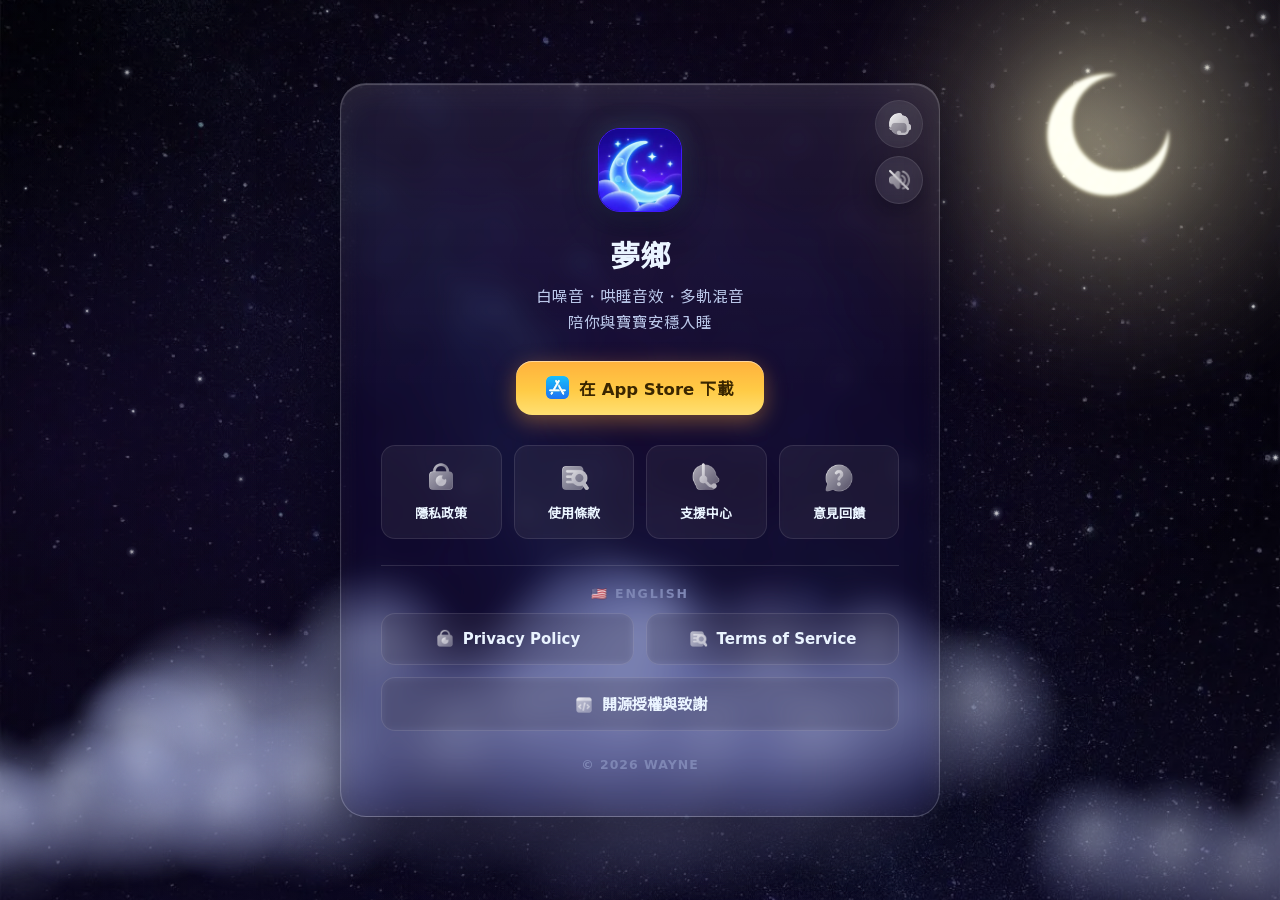
==== commit c761cbd1: "fix: 首頁字卡 hover 時保留內光暈 .container:hover 原本把 box-shadow 整組換掉、只剩一條細高光，丟失了預設的 inset 內光暈(頂緣高光+上部白光暈+底部暗影" ====
--- a/index.html
+++ b/index.html
@@ -86,7 +86,9 @@
         .container:hover{
             border-color:rgba(190,175,240,0.28);
             box-shadow:0 40px 100px rgba(2,6,22,0.72),
-                       inset 0 1px 0 rgba(255,255,255,0.12);
+                       inset 0 1px 1px rgba(255,255,255,0.22),
+                       inset 0 14px 30px rgba(255,255,255,0.05),
+                       inset 0 -22px 44px rgba(0,0,0,0.08);
         }
         .container:hover::after{ opacity:1; }
         .logo-link{ display:block; width:max-content; margin:0 auto; line-height:0; transition:transform .2s ease, filter .2s ease; }
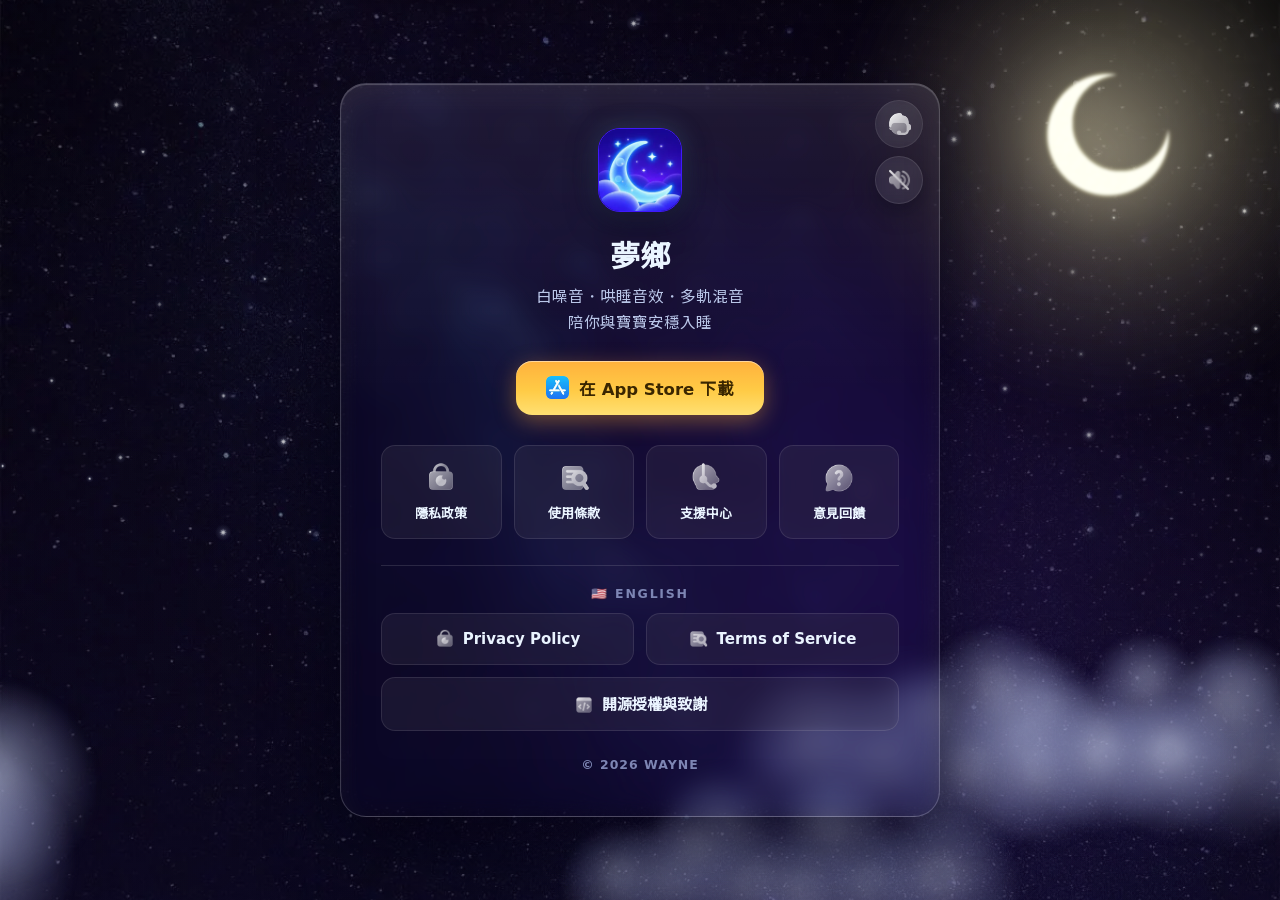
==== commit 99d4c401: "style: 玻璃按鈕 hover 統一成 BGM 按鈕效果 把 contact-fab(客服)/qlink(快速連結)/link/back(返回·語言)/back-fab/scrolltop/ co" ====
--- a/index.html
+++ b/index.html
@@ -138,18 +138,7 @@
         }
         .link .lico{ width:20px; height:20px; vertical-align:-5px; margin-right:8px; }
         /* liquid glass hover：半透明玻璃亮起＋亮邊高光＋毛玻璃折射（文字維持亮色，不變實心底） */
-        .link:hover{
-            /* pure-css glossy：半透明底＋上半部反光漸層（取代會蓋字的 ::before），內反光收斂 */
-            background:linear-gradient(to bottom, rgba(255,255,255,0.12) 0%, rgba(255,255,255,0) 55%), rgba(255,255,255,0.10);
-            border-color:rgba(255,255,255,0.28);
-            transform:translateY(-2px);
-            box-shadow:0 20px 40px rgba(0,0,0,0.15),
-                       inset 0 1px 1px rgba(255,255,255,0.32),
-                       inset 0 8px 18px rgba(255,255,255,0.12),
-                       inset 0 -15px 30px rgba(0,0,0,0.06);
-            backdrop-filter:blur(12px) saturate(180%);
-            -webkit-backdrop-filter:blur(12px) saturate(180%);
-        }
+        .link:hover{ transform:translateY(-2px); background:linear-gradient(to bottom, rgba(255,255,255,0.14), rgba(255,255,255,0.05)); border-color:rgba(255,255,255,0.28); box-shadow:0 8px 22px rgba(4,2,16,0.35); }
         .link:focus-visible{ outline:2px solid var(--accent); outline-offset:2px; }
 
         /* 四顆快速連結：一行四個、上圖下字（手機一行兩個） */
@@ -163,15 +152,7 @@
             transition:transform .22s ease, background .22s ease, border-color .22s ease, box-shadow .22s ease, backdrop-filter .22s ease;
         }
         .qlink img{ width:32px; height:32px; display:block; }
-        .qlink:hover{
-            background:linear-gradient(to bottom, rgba(255,255,255,0.12) 0%, rgba(255,255,255,0) 55%), rgba(255,255,255,0.10);
-            border-color:rgba(255,255,255,0.28); transform:translateY(-2px);
-            box-shadow:0 20px 40px rgba(0,0,0,0.15),
-                       inset 0 1px 1px rgba(255,255,255,0.32),
-                       inset 0 8px 18px rgba(255,255,255,0.12),
-                       inset 0 -15px 30px rgba(0,0,0,0.06);
-            backdrop-filter:blur(12px) saturate(180%); -webkit-backdrop-filter:blur(12px) saturate(180%);
-        }
+        .qlink:hover{ transform:translateY(-2px); background:linear-gradient(to bottom, rgba(255,255,255,0.14), rgba(255,255,255,0.05)); border-color:rgba(255,255,255,0.28); box-shadow:0 8px 22px rgba(4,2,16,0.35); }
         .qlink:focus-visible{ outline:2px solid var(--accent); outline-offset:2px; }
         .divider{ height:1px; background:var(--line); margin:26px 0 0; }
         .footer{ margin-top:26px; display:flex; flex-direction:row; flex-wrap:wrap; align-items:center; justify-content:center; gap:14px;
@@ -184,14 +165,7 @@
             backdrop-filter:blur(6px); -webkit-backdrop-filter:blur(6px);
             transition:transform .22s ease, background .22s ease, border-color .22s ease, box-shadow .22s ease, backdrop-filter .22s ease; }
         .contact-fab img{ width:26px; height:26px; display:block; }
-        .contact-fab:hover{
-            background:linear-gradient(to bottom, rgba(255,255,255,0.14) 0%, rgba(255,255,255,0) 55%), rgba(255,255,255,0.10);
-            border-color:rgba(255,255,255,0.28); transform:translateY(-2px);
-            box-shadow:0 20px 40px rgba(0,0,0,0.15),
-                       inset 0 1px 1px rgba(255,255,255,0.32),
-                       inset 0 7px 14px rgba(255,255,255,0.12),
-                       inset 0 -12px 22px rgba(0,0,0,0.06);
-            backdrop-filter:blur(12px) saturate(180%); -webkit-backdrop-filter:blur(12px) saturate(180%); }
+        .contact-fab:hover{ transform:translateY(-2px); background:linear-gradient(to bottom, rgba(255,255,255,0.14), rgba(255,255,255,0.05)); border-color:rgba(255,255,255,0.28); box-shadow:0 8px 22px rgba(4,2,16,0.35); }
         .contact-fab:focus-visible{ outline:2px solid var(--accent); outline-offset:2px; }
         .contact-btn .lico{ width:18px; height:18px; vertical-align:middle; }
 
--- a/assets/site.css
+++ b/assets/site.css
@@ -59,9 +59,7 @@
             text-decoration:none; font-size:13.5px; font-weight:600; margin-bottom:6px;
             backdrop-filter:blur(4px); -webkit-backdrop-filter:blur(4px);
             transition:transform .2s ease, background .2s ease, border-color .2s ease, box-shadow .2s ease; }
-.back:hover{ transform:translateY(-2px);
-            background:linear-gradient(to bottom, rgba(255,255,255,0.12), rgba(255,255,255,0.04));
-            border-color:rgba(255,255,255,0.26); box-shadow:0 8px 20px rgba(0,0,0,0.25); }
+.back:hover{ transform:translateY(-2px); background:linear-gradient(to bottom, rgba(255,255,255,0.14), rgba(255,255,255,0.05)); border-color:rgba(255,255,255,0.28); box-shadow:0 8px 22px rgba(4,2,16,0.35); }
 .bico{ width:15px; height:15px; vertical-align:-2px; }
 .hico{ width:20px; height:20px; vertical-align:-4px; margin-right:6px; }
 .back-fab{ display:inline-flex; align-items:center; justify-content:center; width:44px; height:44px; border-radius:50%;
@@ -77,10 +75,8 @@
             transition:opacity .25s ease, transform .25s ease, background .2s ease, border-color .2s ease; }
 .scrolltop img{ width:20px; height:20px; display:block; }
 .scrolltop.show{ opacity:1; pointer-events:auto; transform:translateY(0); }
-.scrolltop:hover{ background:linear-gradient(to bottom, rgba(255,255,255,0.14), rgba(255,255,255,0.05)); border-color:rgba(255,255,255,0.28); }
-.back-fab:hover{ transform:translateY(-2px);
-            background:linear-gradient(to bottom, rgba(255,255,255,0.12), rgba(255,255,255,0.04));
-            border-color:rgba(255,255,255,0.26); box-shadow:0 8px 20px rgba(0,0,0,0.25); }
+.scrolltop:hover{ transform:translateY(-2px); background:linear-gradient(to bottom, rgba(255,255,255,0.14), rgba(255,255,255,0.05)); border-color:rgba(255,255,255,0.28); box-shadow:0 8px 22px rgba(4,2,16,0.35); }
+.back-fab:hover{ transform:translateY(-2px); background:linear-gradient(to bottom, rgba(255,255,255,0.14), rgba(255,255,255,0.05)); border-color:rgba(255,255,255,0.28); box-shadow:0 8px 22px rgba(4,2,16,0.35); }
 .logo-link{ display:block; width:max-content; margin:0 auto; line-height:0; transition:transform .2s ease, filter .2s ease; }
 .logo-link:hover{ transform:translateY(-2px); filter:brightness(1.08); }
 .logo{ width:76px; height:76px; display:block; margin:0 auto 16px; border-radius:18px;
@@ -120,7 +116,7 @@
 .copy-btn{ width:44px; min-width:44px; height:44px; aspect-ratio:1; border-radius:50%;
             background:rgba(255,255,255,0.12); border:1px solid rgba(255,255,255,0.18); cursor:pointer;
             display:flex; align-items:center; justify-content:center; transition:all .2s ease; flex-shrink:0; }
-.copy-btn:hover{ transform:scale(1.1); background:rgba(255,255,255,0.2); }
+.copy-btn:hover{ transform:translateY(-2px); background:linear-gradient(to bottom, rgba(255,255,255,0.14), rgba(255,255,255,0.05)); border-color:rgba(255,255,255,0.28); box-shadow:0 8px 22px rgba(4,2,16,0.35); }
 .toast{ position:fixed; bottom:24px; left:50%; transform:translateX(-50%) translateY(120px);
             background:rgba(14,10,34,0.92); color:#EAF4FF; padding:12px 24px; border-radius:10px;
             border:1px solid rgba(255,255,255,0.14); backdrop-filter:blur(8px); opacity:0; transition:all .3s ease; z-index:5; }
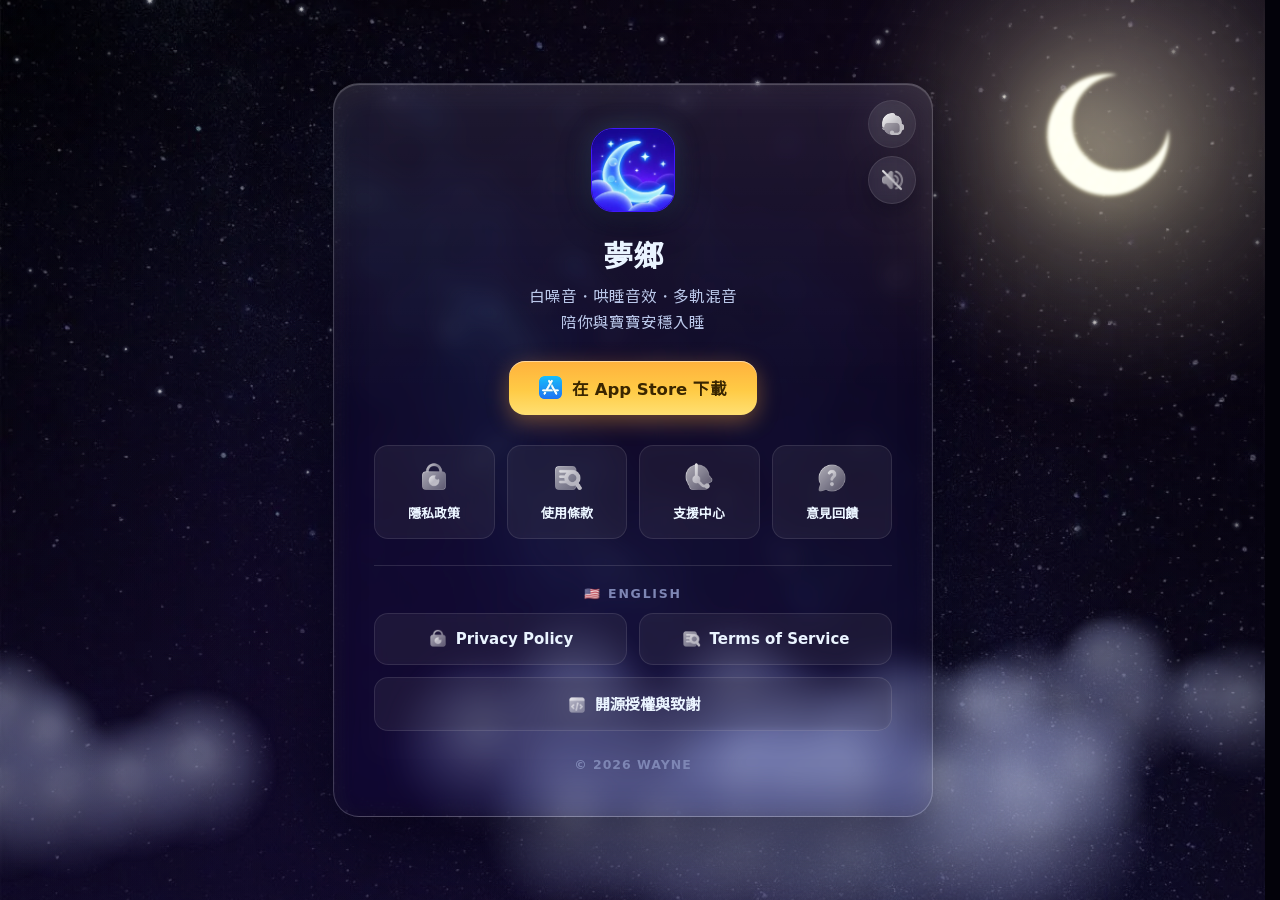
==== commit 2afd1b3a: "fix: 根治換頁閃爍——每頁自帶完整樣式，移除共用 site.css 增刪機制 換頁閃爍(白閃/未套樣式/背景抖)的根源是先前把共用CSS抽成外部 site.css：router 換頁時 要卸載/載" ====
--- a/index.html
+++ b/index.html
@@ -6,7 +6,6 @@
     <meta name="description" content="夢鄉 Sleepyland — 白噪音、哄睡音效、多軌混音的助眠 App。專為新手爸媽打造，以類子宮白噪音安撫夜裡哭鬧的新生兒，也陪你進入深度睡眠、睡前放鬆。">
     <link rel="icon" type="image/png" href="assets/favicon.png">
     <link rel="apple-touch-icon" href="assets/apple-touch-icon.png">
-    <link rel="prefetch" href="assets/site.css">
     <title>夢鄉</title>
     <style id="pagecss">
         @font-face{font-family:'Noto Sans TC';font-style:normal;font-weight:400;font-display:swap;src:url([data-uri]) format('woff2');unicode-range:U+2000-206F, U+3000-303F, U+3100-312F, U+3400-4DBF, U+4E00-9FFF, U+F900-FAFF, U+FE30-FE4F, U+FF00-FFEF;}
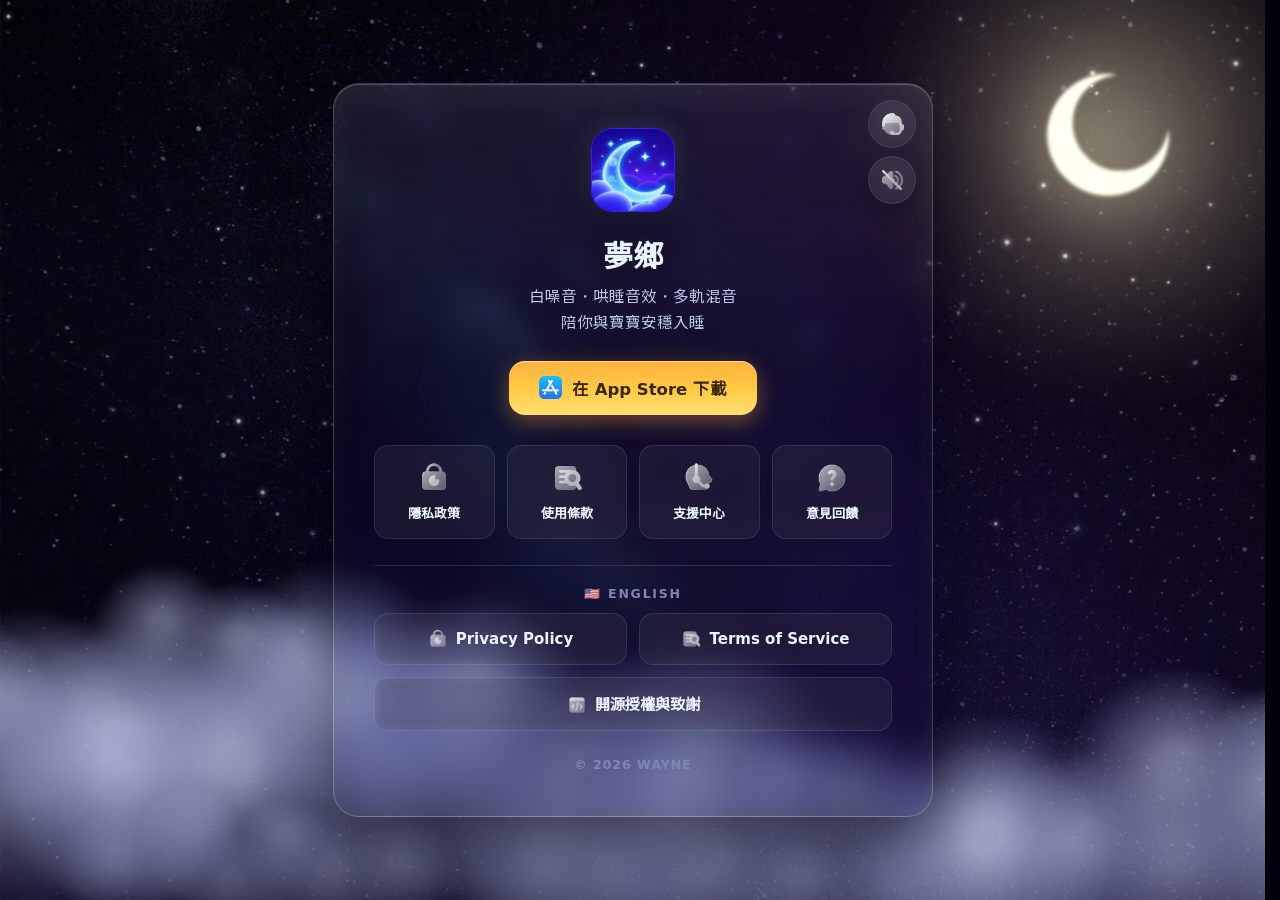
==== commit 3c1b5262: "license: 手機版鎖外層捲動,只留玻璃卡片內部捲軸(body改100dvh+overflow:hidden)" ====
--- a/index.html
+++ b/index.html
@@ -25,14 +25,14 @@
         body{
             font-family:var(--font);
             -webkit-font-smoothing:antialiased;
-            min-height:100vh; color:var(--ink);
+            height:100dvh; color:var(--ink);
             /* 星空素材圖 + 黑→深紫漸層疊層（漸層柔化照片、加深夜色，任何比例都不失真感） */
             background:
                 linear-gradient(180deg, rgba(3,2,9,0.40) 0%, rgba(10,6,26,0.32) 46%, rgba(20,12,50,0.46) 100%),
                 #03020a url('assets/bg.webp') center center / cover no-repeat;
             background-attachment:fixed;
             display:flex; align-items:center; justify-content:center; padding:24px;
-            overflow-x:hidden;
+            overflow:hidden;
         }
         /* 動畫層（星雲＋閃爍星星＋流星＋夜色雲朵） */
         #sky{ position:fixed; inset:0; width:100%; height:100%; z-index:0; pointer-events:none; }
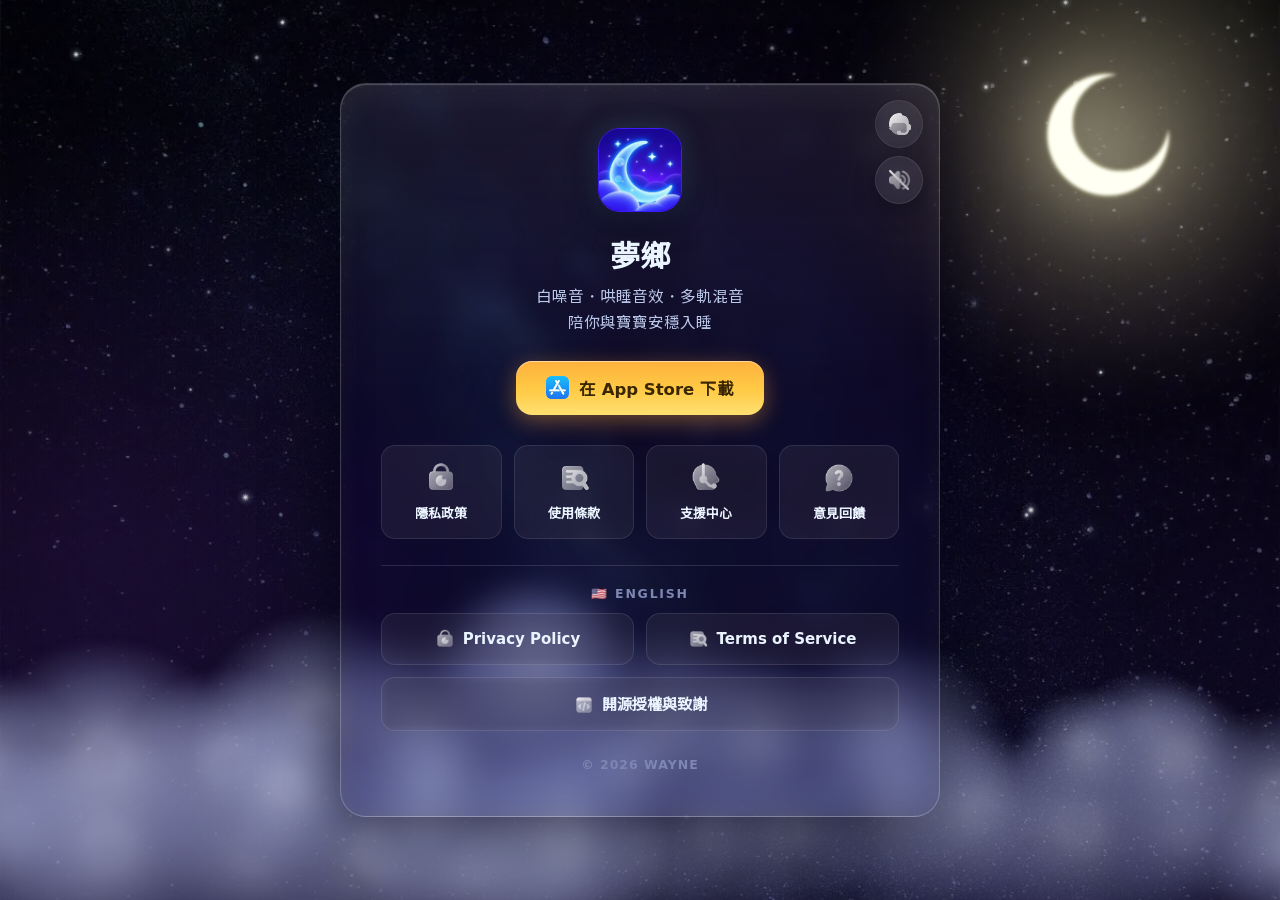
==== commit 76a9c332: "license: 根治雙層捲軸—html也鎖overflow:hidden並移除scrollbar-gutter(常駐捲軸槽元兇),外層零捲軸只留.cbody內捲" ====
--- a/index.html
+++ b/index.html
@@ -21,7 +21,7 @@
         *{ margin:0; padding:0; box-sizing:border-box; }
         /* 連結/按鈕/表單預設不繼承字體，這裡強制統一，避免英文出現不同字體 */
         body, a, button, input, textarea, select{ font-family:var(--font); }
-        html,body{ height:100%; }
+        html,body{ height:100%; overflow:hidden; }
         body{
             font-family:var(--font);
             -webkit-font-smoothing:antialiased;
